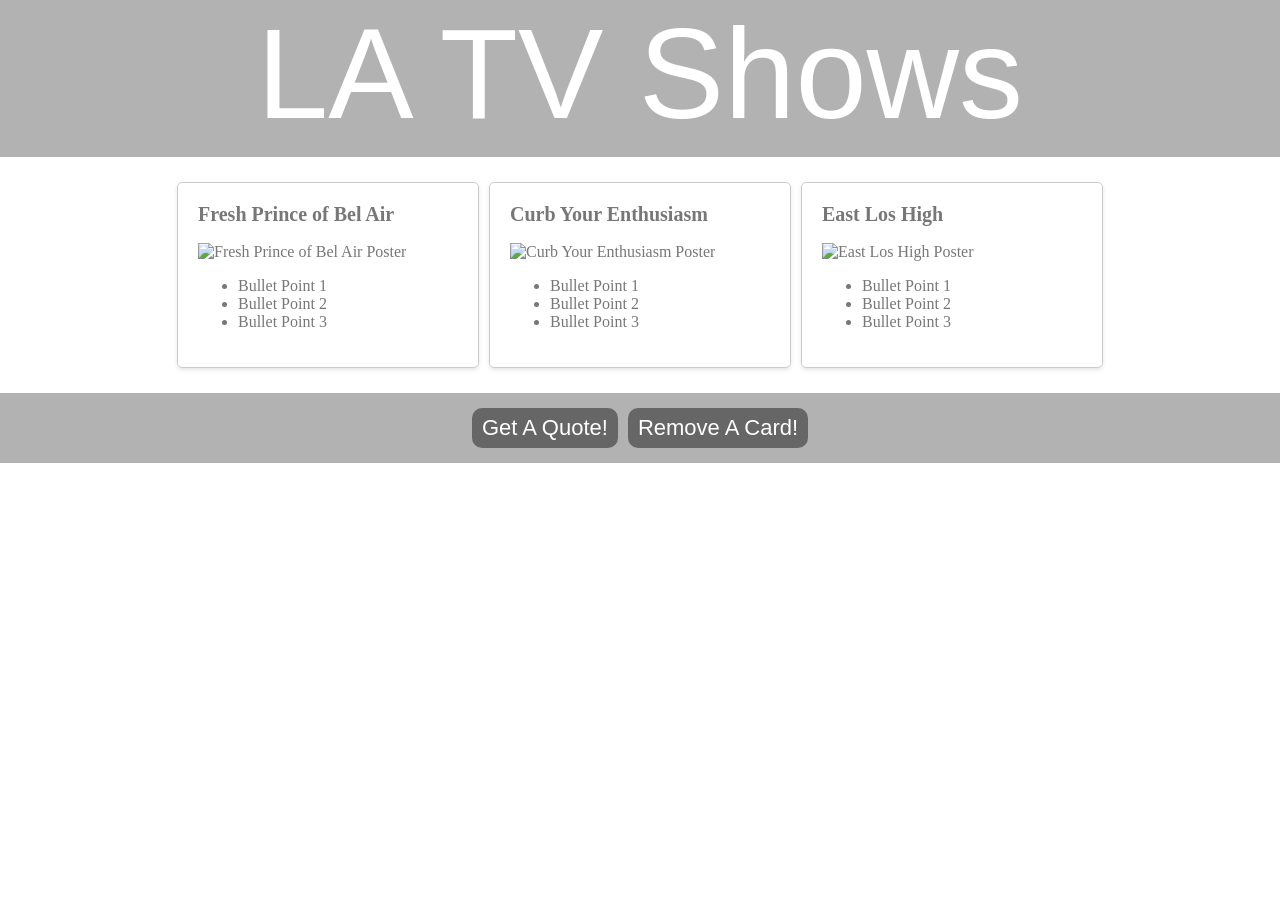
==== index.html @ 1f38787b "Initial commit" ====
<!doctype html>
<html>
  <head>
    <title>LA TV Shows | Home</title>
    <meta name="description" content="A Catalog of Shows Set in Los Angeles" />
    <link rel="stylesheet" href="style.css" />
    <script type="text/javascript" src="scripts.js"></script>
  </head>

  <body>
    <header class="main-header">
      <h1 class="title">LA TV Shows</h1>
    </header>
    <div id="card-container"></div>
    <div class="card" style="display: none">
      <div class="card-content">
        <h2>TV Show Title</h2>
        <img src="" alt="TV Show Poster" />
        <ul>
          <li>Bullet Point 1</li>
          <li>Bullet Point 2</li>
          <li>Bullet Point 3</li>
        </ul>
      </div>
    </div>
    <div class="footer">
      <button onclick="quoteAlert()">Get A Quote!</button>
      <button onclick="removeLastCard()">Remove A Card!</button>
    </div>
  </body>
</html>
---- style.css ----
html,
body {
  margin: 0;
  padding: 0;
}

.main-header {
  background-color: rgba(0, 0, 0, 0.3);
  padding-bottom: 10px;
}

.title {
  text-align: center;
  margin: 0;
  font-size: 8em;
  font-family: "Helvetica";
  font-weight: normal;
  color: white;
}

#card-container {
  display: flex;
  justify-content: center;
  margin: 20px;
}

.card {
  width: 300px;
  border: 1px solid #ccc;
  border-radius: 5px;
  box-shadow: 0 2px 4px rgba(0, 0, 0, 0.1);
  margin: 5px;
}

.card-content {
  padding: 20px;
  font-family: "Verdana";
  color: #777;
}

.card-content h2 {
  margin-top: 0;
  font-size: 20px;
}

.card img {
  width: 100%;
  height: auto;
}

.footer {
  display: flex;
  justify-content: center;
  background-color: rgba(0, 0, 0, 0.3);
  padding: 10px;
}

button {
  text-align: center;
  background-color: #666;
  border: none;
  padding-left: 10px;
  padding-right: 10px;
  height: 40px;
  border-radius: 10px;
  color: white;
  font-size: 22px;
  cursor: pointer;
  margin: 5px;
}
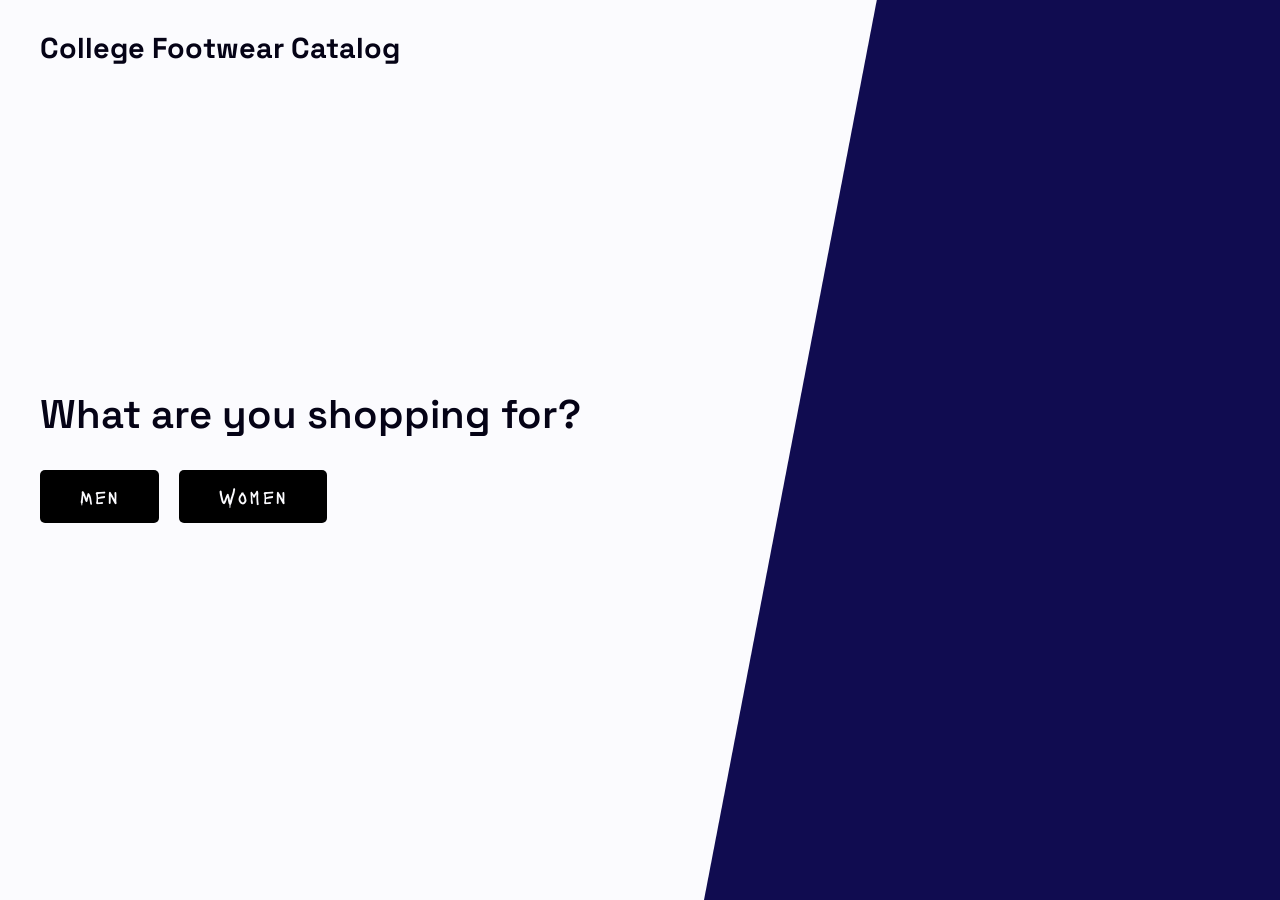
==== commit de9bb351: "Come up with basic layout and fonts and colour pallet, just seen how the layout kinda looks like" ====
--- a/index.html
+++ b/index.html
@@ -1,31 +1,41 @@
-<!doctype html>
-<html>
-  <head>
-    <title>LA TV Shows | Home</title>
-    <meta name="description" content="A Catalog of Shows Set in Los Angeles" />
-    <link rel="stylesheet" href="style.css" />
-    <script type="text/javascript" src="scripts.js"></script>
-  </head>
+<!DOCTYPE html>
+<html lang="en">
+<head>
+  <meta charset="UTF-8" />
+  <meta name="viewport" content="width=device-width, initial-scale=1.0"/>
+  <title>College Footwear Catalog</title>
 
-  <body>
-    <header class="main-header">
-      <h1 class="title">LA TV Shows</h1>
+  <!-- Space Grotesk font -->
+  <link rel="preconnect" href="https://fonts.googleapis.com">
+  <link rel="preconnect" href="https://fonts.gstatic.com" crossorigin>
+  <link href="https://fonts.googleapis.com/css2?family=Space+Grotesk:wght@300..700&display=swap" rel="stylesheet">
+
+  <!-- Lacquer font -->
+  <link href="https://fonts.googleapis.com/css2?family=Lacquer&display=swap" rel="stylesheet">
+
+  <link rel="stylesheet" href="style.css" />
+</head>
+
+<body>
+  <div class="page">
+
+    <!-- top left title -->
+    <header class="site-header">
+      <h1 class="site-title">College Footwear Catalog</h1>
     </header>
-    <div id="card-container"></div>
-    <div class="card" style="display: none">
-      <div class="card-content">
-        <h2>TV Show Title</h2>
-        <img src="" alt="TV Show Poster" />
-        <ul>
-          <li>Bullet Point 1</li>
-          <li>Bullet Point 2</li>
-          <li>Bullet Point 3</li>
-        </ul>
+
+    <!-- center content -->
+    <main class="hero">
+      <p class="hero-subtitle">What are you shopping for?</p>
+      <div class="gender-buttons">
+        <a href="men.html" class="gender-btn">Men</a>
+        <a href="women.html" class="gender-btn">Women</a>
       </div>
-    </div>
-    <div class="footer">
-      <button onclick="quoteAlert()">Get A Quote!</button>
-      <button onclick="removeLastCard()">Remove A Card!</button>
-    </div>
-  </body>
-</html>
+    </main>
+
+    <!-- blue diagonal triangle -->
+    <div class="blue-triangle"></div>
+
+  </div>
+</body>
+</html>
--- a/style.css
+++ b/style.css
@@ -1,70 +1,96 @@
-html,
-body {
+:root {
+  --text: #050316;
+  --background: #fbfbfe;
+  --primary: #100c50;
+  --secondary: #61a8fa;
+  --accent: #000000;
+}
+
+* {
   margin: 0;
   padding: 0;
+  box-sizing: border-box;
 }
 
-.main-header {
-  background-color: rgba(0, 0, 0, 0.3);
-  padding-bottom: 10px;
+body {
+  background-color: var(--background);
+  font-family: "Lacquer", system-ui;
+  color: var(--text);
+  min-height: 100vh;
+  overflow: hidden;
 }
 
-.title {
-  text-align: center;
-  margin: 0;
-  font-size: 8em;
-  font-family: "Helvetica";
-  font-weight: normal;
-  color: white;
+/* full page wrapper */
+.page {
+  position: relative;
+  min-height: 100vh;
+  overflow: hidden;
 }
 
-#card-container {
-  display: flex;
-  justify-content: center;
-  margin: 20px;
+/* diagonal blue triangle on the right */
+.blue-triangle {
+  position: fixed;
+  top: 0;
+  right: 0;
+  width: 45%;
+  height: 100vh;
+  background-color: var(--primary);
+  clip-path: polygon(30% 0%, 100% 0%, 100% 100%, 0% 100%);
+  z-index: 0;
 }
 
-.card {
-  width: 300px;
-  border: 1px solid #ccc;
-  border-radius: 5px;
-  box-shadow: 0 2px 4px rgba(0, 0, 0, 0.1);
-  margin: 5px;
+/* header top left */
+.site-header {
+  position: relative;
+  z-index: 1;
+  padding: 30px 40px;
 }
 
-.card-content {
-  padding: 20px;
-  font-family: "Verdana";
-  color: #777;
+.site-title {
+  font-family: "Space Grotesk", sans-serif;
+  font-weight: 700;
+  font-size: 1.8rem;
+  color: var(--text);
 }
 
-.card-content h2 {
-  margin-top: 0;
-  font-size: 20px;
+/* center content */
+.hero {
+  position: relative;
+  z-index: 1;
+  display: flex;
+  flex-direction: column;
+  align-items: flex-start;
+  justify-content: center;
+  min-height: 80vh;
+  padding-left: 40px;
+  gap: 30px;
 }
 
-.card img {
-  width: 100%;
-  height: auto;
+.hero-subtitle {
+  font-family: "Space Grotesk", sans-serif;
+  font-size: 2.5rem;
+  font-weight: 600;
+  color: var(--text);
 }
 
-.footer {
+/* men / women buttons */
+.gender-buttons {
   display: flex;
-  justify-content: center;
-  background-color: rgba(0, 0, 0, 0.3);
-  padding: 10px;
+  gap: 20px;
 }
 
-button {
-  text-align: center;
-  background-color: #666;
-  border: none;
-  padding-left: 10px;
-  padding-right: 10px;
-  height: 40px;
-  border-radius: 10px;
-  color: white;
-  font-size: 22px;
-  cursor: pointer;
-  margin: 5px;
+.gender-btn {
+  font-family: "Lacquer", system-ui;
+  font-size: 1.2rem;
+  color: var(--background);
+  background-color: var(--accent);
+  padding: 15px 40px;
+  border-radius: 5px;
+  text-decoration: none;
+  letter-spacing: 2px;
+  transition: background-color 0.2s;
 }
+
+.gender-btn:hover {
+  background-color: var(--primary);
+}
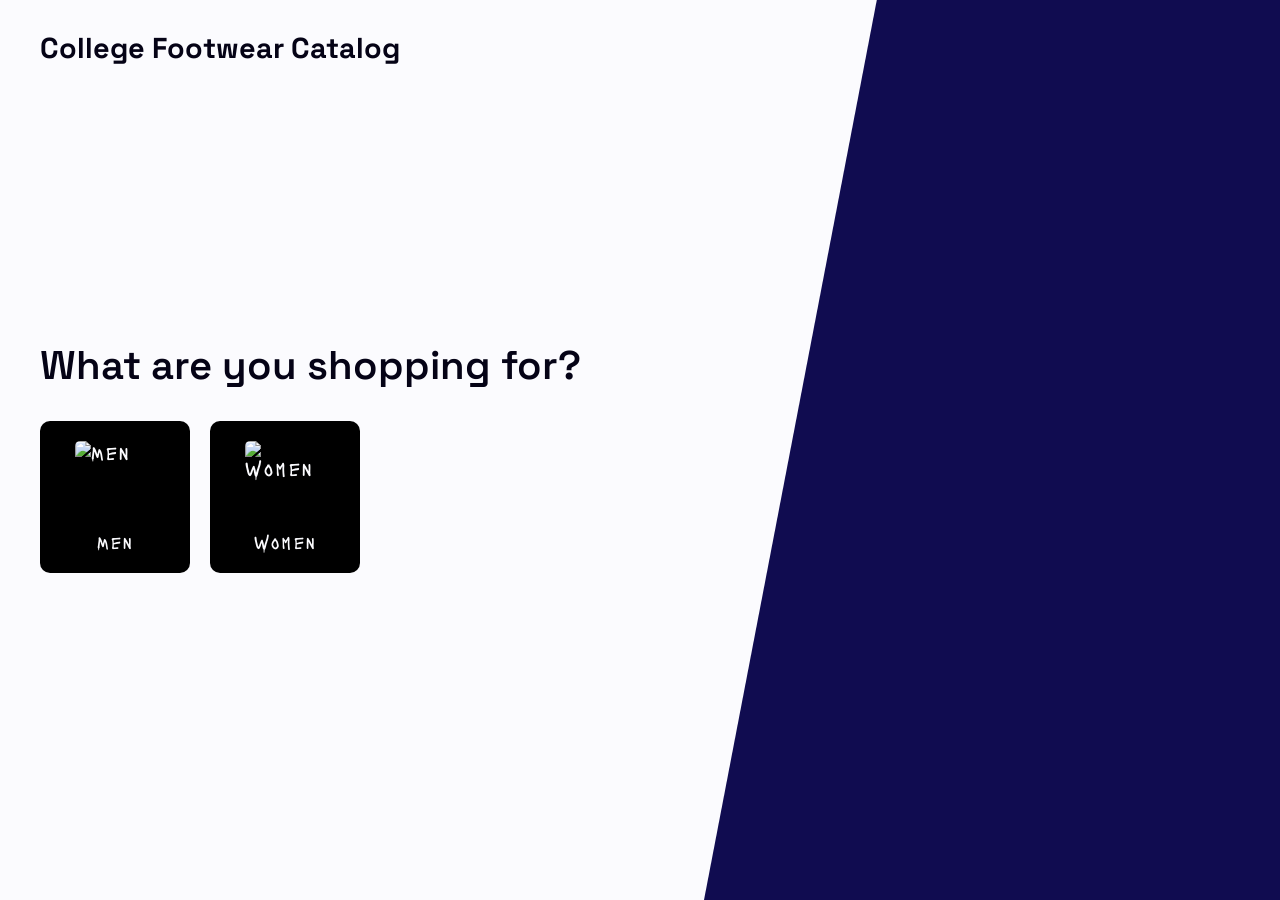
==== commit 0be229b9: "Add men.html catalog page with control bar, card grid layout, season and category filters, edit mode" ====
--- a/index.html
+++ b/index.html
@@ -16,24 +16,27 @@
   <link rel="stylesheet" href="style.css" />
 </head>
 
-<body>
+<body class="index-page">
   <div class="page">
 
-    <!-- top left title -->
     <header class="site-header">
       <h1 class="site-title">College Footwear Catalog</h1>
     </header>
 
-    <!-- center content -->
     <main class="hero">
       <p class="hero-subtitle">What are you shopping for?</p>
       <div class="gender-buttons">
-        <a href="men.html" class="gender-btn">Men</a>
-        <a href="women.html" class="gender-btn">Women</a>
+        <a href="men.html" class="gender-btn">
+          <img src="https://img.freepik.com/premium-vector/male-gender-symbol-vector-icon-white-background-male-symbol-illustration-design_1180104-202.jpg?semt=ais_hybrid&w=740&q=80" alt="Men" />
+          <span>Men</span>
+        </a>
+        <a href="women.html" class="gender-btn">
+          <img src="https://img.freepik.com/premium-vector/female-symbol-with-free-vector-customisable-international-womens-day-logo_1271330-1447.jpg?semt=ais_hybrid&w=740&q=80" alt="Women" />
+          <span>Women</span>
+        </a>
       </div>
     </main>
 
-    <!-- blue diagonal triangle -->
     <div class="blue-triangle"></div>
 
   </div>
--- a/style.css
+++ b/style.css
@@ -20,14 +20,12 @@
   overflow: hidden;
 }
 
-/* full page wrapper */
 .page {
   position: relative;
   min-height: 100vh;
   overflow: hidden;
 }
 
-/* diagonal blue triangle on the right */
 .blue-triangle {
   position: fixed;
   top: 0;
@@ -39,7 +37,6 @@
   z-index: 0;
 }
 
-/* header top left */
 .site-header {
   position: relative;
   z-index: 1;
@@ -53,7 +50,6 @@
   color: var(--text);
 }
 
-/* center content */
 .hero {
   position: relative;
   z-index: 1;
@@ -73,7 +69,6 @@
   color: var(--text);
 }
 
-/* men / women buttons */
 .gender-buttons {
   display: flex;
   gap: 20px;
@@ -84,13 +79,229 @@
   font-size: 1.2rem;
   color: var(--background);
   background-color: var(--accent);
+  padding: 20px;
+  border-radius: 10px;
+  text-decoration: none;
+  letter-spacing: 2px;
+  display: flex;
+  flex-direction: column;
+  align-items: center;
+  gap: 10px;
+  width: 150px;
+  transition: background-color 0.2s;
+}
+
+.gender-btn img {
+  width: 80px;
+  height: 80px;
+  object-fit: contain;
+  border-radius: 5px;
+}
+
+.gender-btn span {
+  font-size: 1.1rem;
+  letter-spacing: 2px;
+}
+
+.gender-btn:hover {
+  background-color: var(--primary);
+}
+
+
+/* ── MEN PAGE ── */
+.men-page {
+  background-color: #e5e4c8;
+  --text: #170c18;
+  --background: #e5e4c8;
+  --primary: #0c4b30;
+  --secondary: #121259;
+  --accent: #000000;
+  min-height: 100vh;
+  overflow: auto;
+}
+
+.men-header {
+  background-color: var(--primary);
+  padding: 25px 40px;
+  display: flex;
+  align-items: center;
+  gap: 30px;
+}
+
+.men-title {
+  font-family: "Space Grotesk", sans-serif;
+  font-weight: 700;
+  font-size: 1.8rem;
+  color: #e5e4c8;
+}
+
+.back-btn {
+  font-family: "Lacquer", system-ui;
+  color: #e5e4c8;
+  text-decoration: none;
+  font-size: 1rem;
+  letter-spacing: 1px;
+}
+
+.back-btn:hover {
+  color: var(--secondary);
+}
+
+/* control bar */
+.control-bar {
+  display: flex;
+  align-items: center;
+  gap: 20px;
   padding: 15px 40px;
+  background-color: var(--accent);
+}
+
+.control-item {
+  display: flex;
+  align-items: center;
+  gap: 8px;
+  color: #e5e4c8;
+  font-family: "Cinzel", serif;
+}
+
+.control-item .material-symbols-outlined {
+  color: #e5e4c8;
+  font-size: 1.3rem;
+}
+
+.control-select {
+  font-family: "Cinzel", serif;
+  font-size: 0.95rem;
+  background-color: transparent;
+  color: #e5e4c8;
+  border: 1px solid #e5e4c8;
+  border-radius: 5px;
+  padding: 6px 12px;
+  cursor: pointer;
+  outline: none;
+}
+
+.control-select option {
+  background-color: var(--accent);
+  color: #e5e4c8;
+}
+
+.edit-btn {
+  margin-left: auto;
+  display: flex;
+  align-items: center;
+  gap: 6px;
+  font-family: "Cinzel", serif;
+  font-size: 0.95rem;
+  background-color: var(--primary);
+  color: #e5e4c8;
+  border: none;
+  border-radius: 5px;
+  padding: 8px 18px;
+  cursor: pointer;
+  transition: background-color 0.2s;
+}
+
+.edit-btn:hover {
+  background-color: var(--secondary);
+}
+
+/* card grid */
+.card-grid {
+  display: grid;
+  grid-template-columns: repeat(3, 1fr);
+  gap: 20px;
+  padding: 30px 40px;
+}
+
+/* individual card */
+.card {
+  position: relative;
+  background-color: rgba(255, 255, 255, 0.3);
+  border: 1px solid rgba(0, 0, 0, 0.1);
+  border-radius: 12px;
+  backdrop-filter: blur(4px);
+  overflow: hidden;
+  transition: transform 0.2s;
+}
+
+.card:hover {
+  transform: translateY(-4px);
+}
+
+.card-img {
+  width: 100%;
+  height: 200px;
+  object-fit: contain;
+  padding: 15px;
+  background-color: rgba(255,255,255,0.5);
+}
+
+.card-info {
+  padding: 12px 15px;
+}
+
+.card-name {
+  font-family: "Space Grotesk", sans-serif;
+  font-size: 1rem;
+  font-weight: 600;
+  color: var(--text);
+  margin-bottom: 10px;
+}
+
+.card-footer {
+  display: flex;
+  justify-content: space-between;
+  align-items: center;
+}
+
+.card-season {
+  font-family: "Cinzel", serif;
+  font-size: 0.8rem;
+  color: var(--primary);
+  font-weight: 600;
+}
+
+.card-buy {
+  font-family: "Cinzel", serif;
+  font-size: 0.85rem;
+  color: #e5e4c8;
+  background-color: var(--primary);
+  padding: 5px 12px;
   border-radius: 5px;
   text-decoration: none;
-  letter-spacing: 2px;
-  transition: background-color 0.2s;
-}
-
-.gender-btn:hover {
-  background-color: var(--primary);
+}
+
+.card-buy:hover {
+  background-color: var(--secondary);
+}
+
+/* delete button */
+.delete-btn {
+  position: absolute;
+  top: 8px;
+  right: 8px;
+  background-color: rgba(0,0,0,0.6);
+  border: none;
+  border-radius: 50%;
+  width: 28px;
+  height: 28px;
+  display: flex;
+  align-items: center;
+  justify-content: center;
+  cursor: pointer;
+  color: white;
+}
+
+.delete-btn .material-symbols-outlined {
+  font-size: 1rem;
+}
+
+/* empty message */
+.empty-message {
+  font-family: "Space Grotesk", sans-serif;
+  font-size: 1.5rem;
+  color: var(--text);
+  text-align: center;
+  margin-top: 80px;
 }
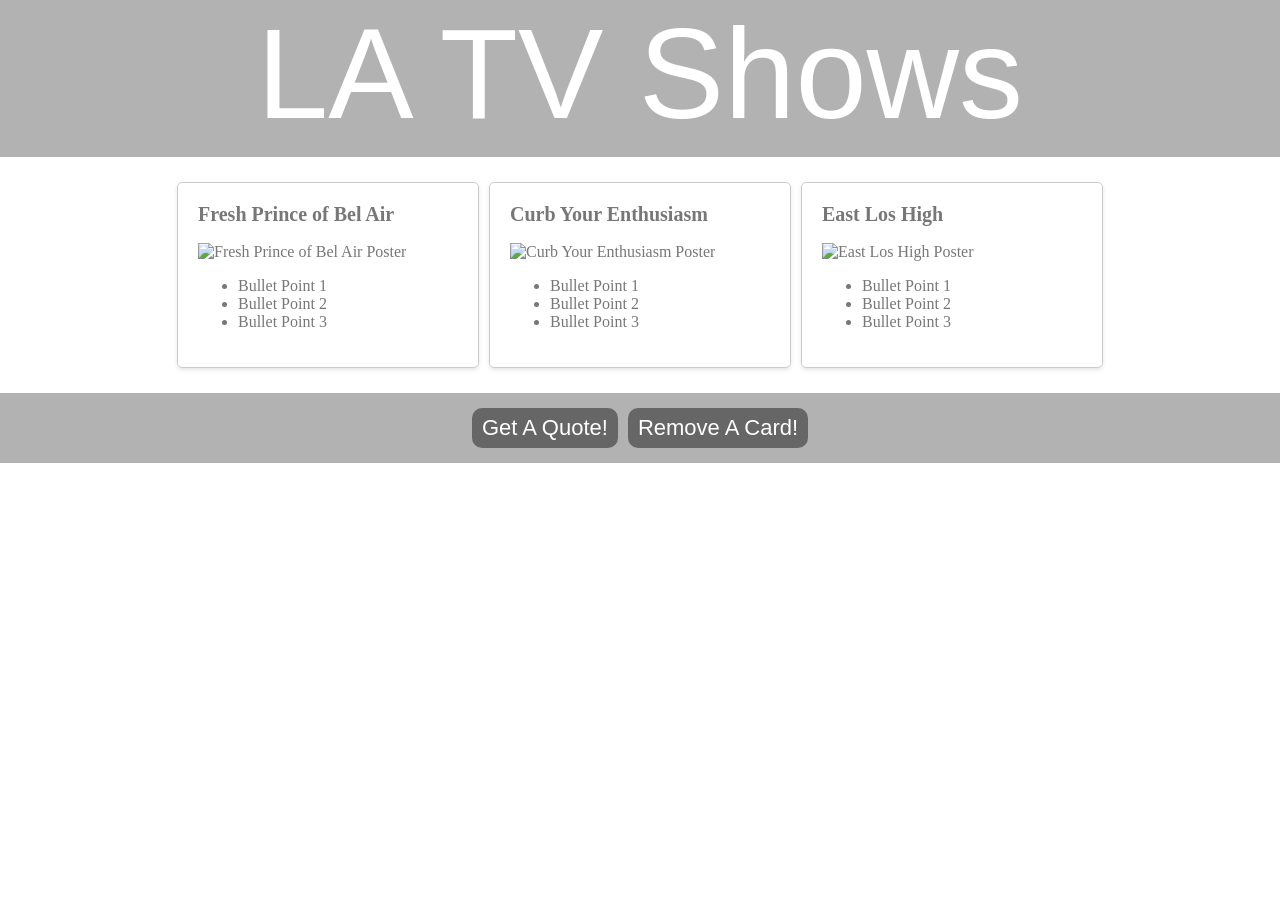
==== commit 08653f59: "discarded previous idea, Starting fresh ,Here we go again" ====
--- a/index.html
+++ b/index.html
@@ -1,44 +1,31 @@
 <!DOCTYPE html>
-<html lang="en">
-<head>
-  <meta charset="UTF-8" />
-  <meta name="viewport" content="width=device-width, initial-scale=1.0"/>
-  <title>College Footwear Catalog</title>
+<html>
+  <head>
+    <title>LA TV Shows | Home</title>
+    <meta name="description" content="A Catalog of Shows Set in Los Angeles" />
+    <link rel="stylesheet" href="style.css" />
+    <script type="text/javascript" src="scripts.js"></script>
+  </head>
 
-  <!-- Space Grotesk font -->
-  <link rel="preconnect" href="https://fonts.googleapis.com">
-  <link rel="preconnect" href="https://fonts.gstatic.com" crossorigin>
-  <link href="https://fonts.googleapis.com/css2?family=Space+Grotesk:wght@300..700&display=swap" rel="stylesheet">
-
-  <!-- Lacquer font -->
-  <link href="https://fonts.googleapis.com/css2?family=Lacquer&display=swap" rel="stylesheet">
-
-  <link rel="stylesheet" href="style.css" />
-</head>
-
-<body class="index-page">
-  <div class="page">
-
-    <header class="site-header">
-      <h1 class="site-title">College Footwear Catalog</h1>
+  <body>
+    <header class="main-header">
+      <h1 class="title">LA TV Shows</h1>
     </header>
-
-    <main class="hero">
-      <p class="hero-subtitle">What are you shopping for?</p>
-      <div class="gender-buttons">
-        <a href="men.html" class="gender-btn">
-          <img src="https://img.freepik.com/premium-vector/male-gender-symbol-vector-icon-white-background-male-symbol-illustration-design_1180104-202.jpg?semt=ais_hybrid&w=740&q=80" alt="Men" />
-          <span>Men</span>
-        </a>
-        <a href="women.html" class="gender-btn">
-          <img src="https://img.freepik.com/premium-vector/female-symbol-with-free-vector-customisable-international-womens-day-logo_1271330-1447.jpg?semt=ais_hybrid&w=740&q=80" alt="Women" />
-          <span>Women</span>
-        </a>
+    <div id="card-container"></div>
+    <div class="card" style="display: none">
+      <div class="card-content">
+        <h2>TV Show Title</h2>
+        <img src="" alt="TV Show Poster" />
+        <ul>
+          <li>Bullet Point 1</li>
+          <li>Bullet Point 2</li>
+          <li>Bullet Point 3</li>
+        </ul>
       </div>
-    </main>
-
-    <div class="blue-triangle"></div>
-
-  </div>
-</body>
+    </div>
+    <div class="footer">
+      <button onclick="quoteAlert()">Get A Quote!</button>
+      <button onclick="removeLastCard()">Remove A Card!</button>
+    </div>
+  </body>
 </html>
--- a/style.css
+++ b/style.css
@@ -1,307 +1,70 @@
-:root {
-  --text: #050316;
-  --background: #fbfbfe;
-  --primary: #100c50;
-  --secondary: #61a8fa;
-  --accent: #000000;
+html,
+body {
+  margin: 0;
+  padding: 0;
 }
 
-* {
-  margin: 0;
-  padding: 0;
-  box-sizing: border-box;
+.main-header {
+  background-color: rgba(0, 0, 0, 0.3);
+  padding-bottom: 10px;
 }
 
-body {
-  background-color: var(--background);
-  font-family: "Lacquer", system-ui;
-  color: var(--text);
-  min-height: 100vh;
-  overflow: hidden;
-}
-
-.page {
-  position: relative;
-  min-height: 100vh;
-  overflow: hidden;
-}
-
-.blue-triangle {
-  position: fixed;
-  top: 0;
-  right: 0;
-  width: 45%;
-  height: 100vh;
-  background-color: var(--primary);
-  clip-path: polygon(30% 0%, 100% 0%, 100% 100%, 0% 100%);
-  z-index: 0;
-}
-
-.site-header {
-  position: relative;
-  z-index: 1;
-  padding: 30px 40px;
-}
-
-.site-title {
-  font-family: "Space Grotesk", sans-serif;
-  font-weight: 700;
-  font-size: 1.8rem;
-  color: var(--text);
-}
-
-.hero {
-  position: relative;
-  z-index: 1;
-  display: flex;
-  flex-direction: column;
-  align-items: flex-start;
-  justify-content: center;
-  min-height: 80vh;
-  padding-left: 40px;
-  gap: 30px;
-}
-
-.hero-subtitle {
-  font-family: "Space Grotesk", sans-serif;
-  font-size: 2.5rem;
-  font-weight: 600;
-  color: var(--text);
-}
-
-.gender-buttons {
-  display: flex;
-  gap: 20px;
-}
-
-.gender-btn {
-  font-family: "Lacquer", system-ui;
-  font-size: 1.2rem;
-  color: var(--background);
-  background-color: var(--accent);
-  padding: 20px;
-  border-radius: 10px;
-  text-decoration: none;
-  letter-spacing: 2px;
-  display: flex;
-  flex-direction: column;
-  align-items: center;
-  gap: 10px;
-  width: 150px;
-  transition: background-color 0.2s;
-}
-
-.gender-btn img {
-  width: 80px;
-  height: 80px;
-  object-fit: contain;
-  border-radius: 5px;
-}
-
-.gender-btn span {
-  font-size: 1.1rem;
-  letter-spacing: 2px;
-}
-
-.gender-btn:hover {
-  background-color: var(--primary);
-}
-
-
-/* ── MEN PAGE ── */
-.men-page {
-  background-color: #e5e4c8;
-  --text: #170c18;
-  --background: #e5e4c8;
-  --primary: #0c4b30;
-  --secondary: #121259;
-  --accent: #000000;
-  min-height: 100vh;
-  overflow: auto;
-}
-
-.men-header {
-  background-color: var(--primary);
-  padding: 25px 40px;
-  display: flex;
-  align-items: center;
-  gap: 30px;
-}
-
-.men-title {
-  font-family: "Space Grotesk", sans-serif;
-  font-weight: 700;
-  font-size: 1.8rem;
-  color: #e5e4c8;
-}
-
-.back-btn {
-  font-family: "Lacquer", system-ui;
-  color: #e5e4c8;
-  text-decoration: none;
-  font-size: 1rem;
-  letter-spacing: 1px;
-}
-
-.back-btn:hover {
-  color: var(--secondary);
-}
-
-/* control bar */
-.control-bar {
-  display: flex;
-  align-items: center;
-  gap: 20px;
-  padding: 15px 40px;
-  background-color: var(--accent);
-}
-
-.control-item {
-  display: flex;
-  align-items: center;
-  gap: 8px;
-  color: #e5e4c8;
-  font-family: "Cinzel", serif;
-}
-
-.control-item .material-symbols-outlined {
-  color: #e5e4c8;
-  font-size: 1.3rem;
-}
-
-.control-select {
-  font-family: "Cinzel", serif;
-  font-size: 0.95rem;
-  background-color: transparent;
-  color: #e5e4c8;
-  border: 1px solid #e5e4c8;
-  border-radius: 5px;
-  padding: 6px 12px;
-  cursor: pointer;
-  outline: none;
-}
-
-.control-select option {
-  background-color: var(--accent);
-  color: #e5e4c8;
-}
-
-.edit-btn {
-  margin-left: auto;
-  display: flex;
-  align-items: center;
-  gap: 6px;
-  font-family: "Cinzel", serif;
-  font-size: 0.95rem;
-  background-color: var(--primary);
-  color: #e5e4c8;
-  border: none;
-  border-radius: 5px;
-  padding: 8px 18px;
-  cursor: pointer;
-  transition: background-color 0.2s;
-}
-
-.edit-btn:hover {
-  background-color: var(--secondary);
-}
-
-/* card grid */
-.card-grid {
-  display: grid;
-  grid-template-columns: repeat(3, 1fr);
-  gap: 20px;
-  padding: 30px 40px;
-}
-
-/* individual card */
-.card {
-  position: relative;
-  background-color: rgba(255, 255, 255, 0.3);
-  border: 1px solid rgba(0, 0, 0, 0.1);
-  border-radius: 12px;
-  backdrop-filter: blur(4px);
-  overflow: hidden;
-  transition: transform 0.2s;
-}
-
-.card:hover {
-  transform: translateY(-4px);
-}
-
-.card-img {
-  width: 100%;
-  height: 200px;
-  object-fit: contain;
-  padding: 15px;
-  background-color: rgba(255,255,255,0.5);
-}
-
-.card-info {
-  padding: 12px 15px;
-}
-
-.card-name {
-  font-family: "Space Grotesk", sans-serif;
-  font-size: 1rem;
-  font-weight: 600;
-  color: var(--text);
-  margin-bottom: 10px;
-}
-
-.card-footer {
-  display: flex;
-  justify-content: space-between;
-  align-items: center;
-}
-
-.card-season {
-  font-family: "Cinzel", serif;
-  font-size: 0.8rem;
-  color: var(--primary);
-  font-weight: 600;
-}
-
-.card-buy {
-  font-family: "Cinzel", serif;
-  font-size: 0.85rem;
-  color: #e5e4c8;
-  background-color: var(--primary);
-  padding: 5px 12px;
-  border-radius: 5px;
-  text-decoration: none;
-}
-
-.card-buy:hover {
-  background-color: var(--secondary);
-}
-
-/* delete button */
-.delete-btn {
-  position: absolute;
-  top: 8px;
-  right: 8px;
-  background-color: rgba(0,0,0,0.6);
-  border: none;
-  border-radius: 50%;
-  width: 28px;
-  height: 28px;
-  display: flex;
-  align-items: center;
-  justify-content: center;
-  cursor: pointer;
+.title {
+  text-align: center;
+  margin: 0;
+  font-size: 8em;
+  font-family: "Helvetica";
+  font-weight: normal;
   color: white;
 }
 
-.delete-btn .material-symbols-outlined {
-  font-size: 1rem;
+#card-container {
+  display: flex;
+  justify-content: center;
+  margin: 20px;
 }
 
-/* empty message */
-.empty-message {
-  font-family: "Space Grotesk", sans-serif;
-  font-size: 1.5rem;
-  color: var(--text);
+.card {
+  width: 300px;
+  border: 1px solid #ccc;
+  border-radius: 5px;
+  box-shadow: 0 2px 4px rgba(0, 0, 0, 0.1);
+  margin: 5px;
+}
+
+.card-content {
+  padding: 20px;
+  font-family: "Verdana";
+  color: #777;
+}
+
+.card-content h2 {
+  margin-top: 0;
+  font-size: 20px;
+}
+
+.card img {
+  width: 100%;
+  height: auto;
+}
+
+.footer {
+  display: flex;
+  justify-content: center;
+  background-color: rgba(0, 0, 0, 0.3);
+  padding: 10px;
+}
+
+button {
   text-align: center;
-  margin-top: 80px;
+  background-color: #666;
+  border: none;
+  padding-left: 10px;
+  padding-right: 10px;
+  height: 40px;
+  border-radius: 10px;
+  color: white;
+  font-size: 22px;
+  cursor: pointer;
+  margin: 5px;
 }
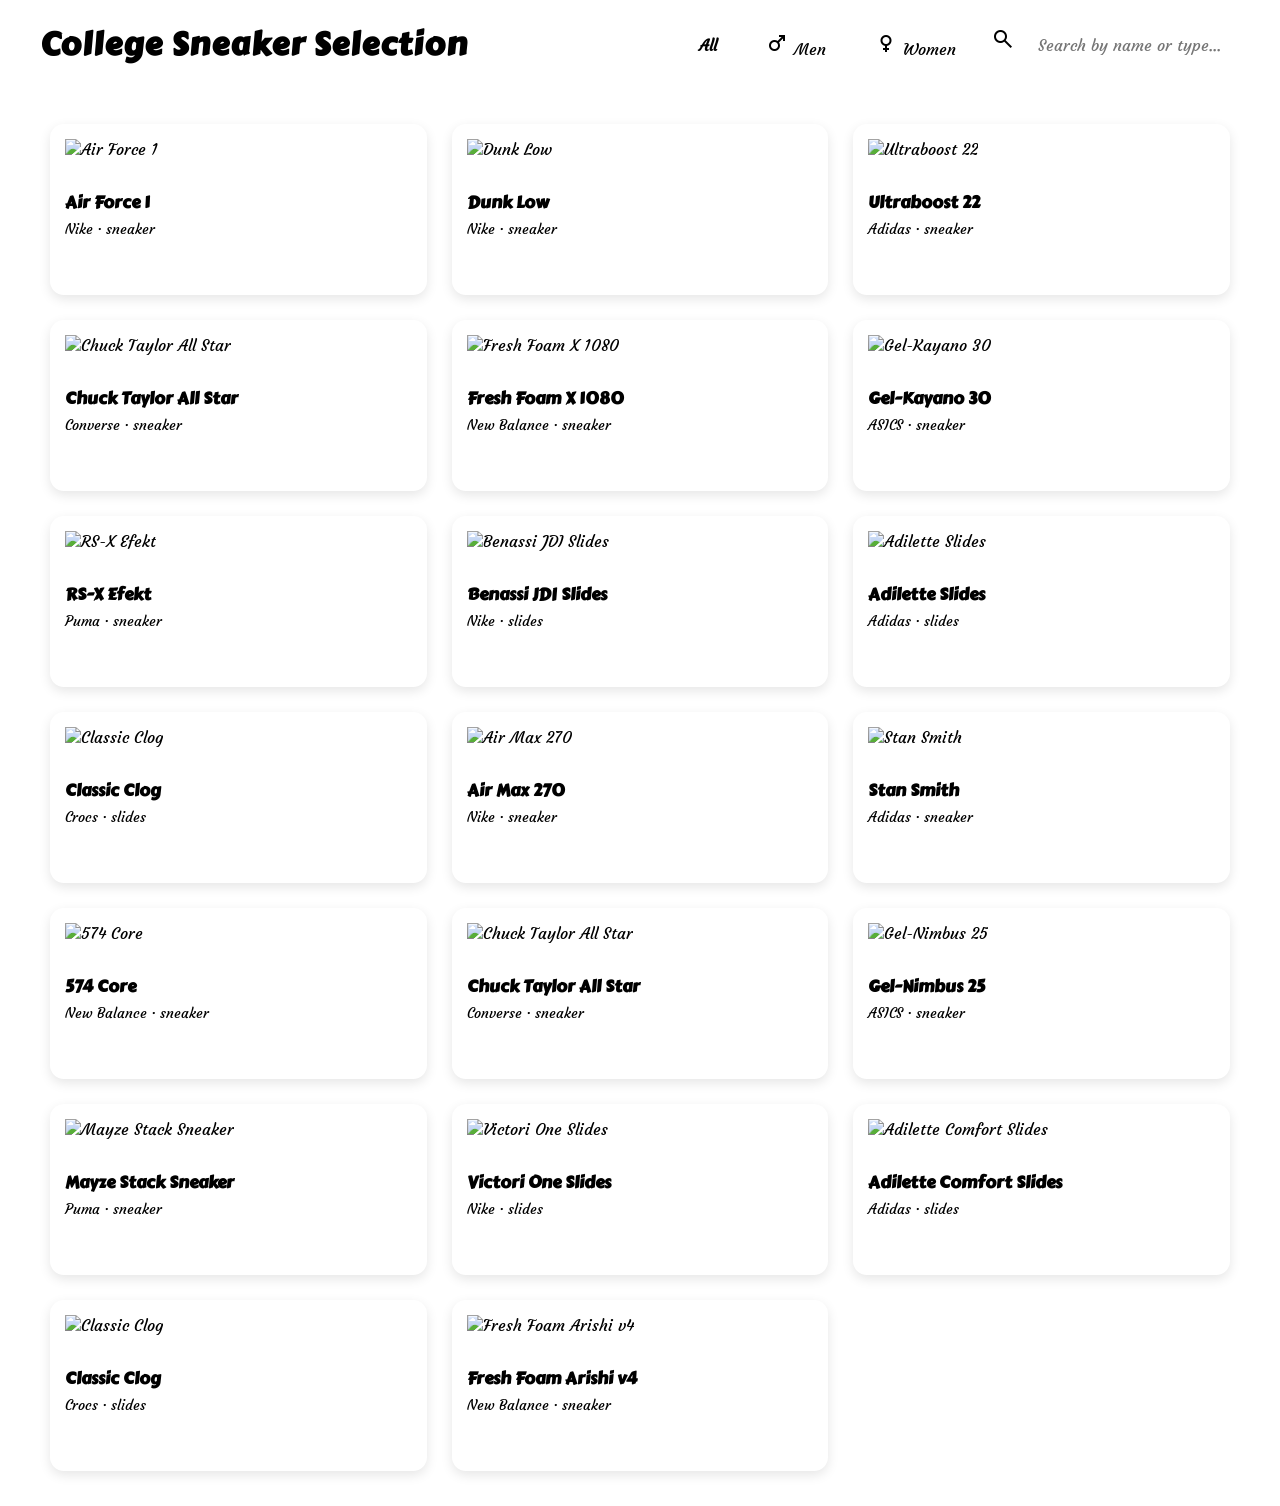
==== commit 3ff965e2: "final changes made and changes the whole idea and focused more on js file than the html and css" ====
--- a/index.html
+++ b/index.html
@@ -1,31 +1,94 @@
 <!DOCTYPE html>
-<html>
-  <head>
-    <title>LA TV Shows | Home</title>
-    <meta name="description" content="A Catalog of Shows Set in Los Angeles" />
-    <link rel="stylesheet" href="style.css" />
-    <script type="text/javascript" src="scripts.js"></script>
-  </head>
+<html lang="en" data-theme="light">
+<head>
+  <meta charset="UTF-8" />
+  <meta name="viewport" content="width=device-width, initial-scale=1.0"/>
+  <title>College Sneaker Selection</title>
 
-  <body>
-    <header class="main-header">
-      <h1 class="title">LA TV Shows</h1>
-    </header>
-    <div id="card-container"></div>
-    <div class="card" style="display: none">
-      <div class="card-content">
-        <h2>TV Show Title</h2>
-        <img src="" alt="TV Show Poster" />
-        <ul>
-          <li>Bullet Point 1</li>
-          <li>Bullet Point 2</li>
-          <li>Bullet Point 3</li>
-        </ul>
+  <!-- Carter One -->
+  <link rel="preconnect" href="https://fonts.googleapis.com">
+  <link rel="preconnect" href="https://fonts.gstatic.com" crossorigin>
+  <link href="https://fonts.googleapis.com/css2?family=Carter+One&display=swap" rel="stylesheet">
+
+  <!-- Courgette -->
+  <link href="https://fonts.googleapis.com/css2?family=Courgette&display=swap" rel="stylesheet">
+
+  <!-- Material Symbols (all icons in one link) -->
+  <link rel="stylesheet" href="https://fonts.googleapis.com/css2?family=Material+Symbols+Outlined:opsz,wght,FILL,GRAD@20..48,100..700,0..1,-50..200&icon_names=male,female,search" />
+
+  <style>
+    .material-symbols-outlined {
+      font-variation-settings:
+      'FILL' 0,
+      'wght' 400,
+      'GRAD' 0,
+      'opsz' 24
+    }
+  </style>
+
+  <link rel="stylesheet" href="style.css" />
+</head>
+
+<body>
+
+  <!-- background shapes -->
+  <div class="shape triangle-1"></div>
+  <div class="shape rectangle-1"></div>
+  <div class="shape triangle-2"></div>
+  <div class="shape rectangle-2"></div>
+
+  <!-- header -->
+  <header class="main-header">
+    <h1 class="title">College Sneaker Selection</h1>
+
+    <div class="controls">
+
+      <!-- gender toggle buttons -->
+      <div class="gender-btns">
+        <button class="gender-btn active" id="btnAll" onclick="filterGender('all')">All</button>
+        <button class="gender-btn" id="btnMen" onclick="filterGender('men')">
+          <span class="material-symbols-outlined">male</span>
+          Men
+        </button>
+        <button class="gender-btn" id="btnWomen" onclick="filterGender('women')">
+          <span class="material-symbols-outlined">female</span>
+          Women
+        </button>
       </div>
+
+      <!-- search bar -->
+      <div class="search-wrapper">
+        <span class="material-symbols-outlined search-icon">search</span>
+        <input
+          type="text"
+          id="searchInput"
+          class="search-bar"
+          placeholder="Search by name or type..."
+          oninput="applyFilters()"
+        />
+      </div>
+
     </div>
-    <div class="footer">
-      <button onclick="quoteAlert()">Get A Quote!</button>
-      <button onclick="removeLastCard()">Remove A Card!</button>
+  </header>
+
+  <!-- card grid -->
+  <div id="card-container" class="card-container"></div>
+
+  <!-- empty message -->
+  <div id="empty-message" class="empty-message" style="display:none;">
+    No sneakers found.
+  </div>
+
+  <!-- hidden template card -->
+  <div class="card" style="display:none;">
+    <img src="" alt="" class="card-img"/>
+    <div class="card-info">
+      <h2 class="card-name"></h2>
+      <p class="card-meta"></p>
+      <a href="#" class="card-buy" target="_blank">Buy Here</a>
     </div>
-  </body>
+  </div>
+
+  <script src="scripts.js"></script>
+</body>
 </html>
--- a/style.css
+++ b/style.css
@@ -1,70 +1,214 @@
-html,
-body {
+:root[data-theme="light"] {
+  --text: #000000;
+  --background: #eeefdf;
+  --primary: #083f63;
+  --secondary: #000000;
+  --accent: #ff3b3b;
+}
+
+* {
   margin: 0;
   padding: 0;
-}
-
+  box-sizing: border-box;
+}
+
+body {
+  background-color: var(--background-100);
+  font-family: "Courgette", cursive;
+  color: var(--text-900);
+  min-height: 100vh;
+  position: relative;
+  overflow-x: hidden;
+}
+
+/* background shapes */
+.shape {
+  position: fixed;
+  z-index: 0;
+  opacity: 0.12;
+}
+
+.triangle-1 {
+  width: 0;
+  height: 0;
+  border-left: 220px solid transparent;
+  border-right: 220px solid transparent;
+  border-bottom: 380px solid var(--primary-500);
+  top: -60px;
+  right: 80px;
+}
+
+.triangle-2 {
+  width: 0;
+  height: 0;
+  border-left: 160px solid transparent;
+  border-right: 160px solid transparent;
+  border-bottom: 280px solid var(--accent-500);
+  bottom: 40px;
+  left: 40px;
+}
+
+.rectangle-1 {
+  width: 180px;
+  height: 320px;
+  background-color: var(--primary-700);
+  top: 120px;
+  left: -40px;
+  border-radius: 10px;
+  transform: rotate(15deg);
+}
+
+.rectangle-2 {
+  width: 140px;
+  height: 240px;
+  background-color: var(--accent-500);
+  bottom: 60px;
+  right: -30px;
+  border-radius: 10px;
+  transform: rotate(-10deg);
+}
+
+/* header */
 .main-header {
-  background-color: rgba(0, 0, 0, 0.3);
-  padding-bottom: 10px;
+  position: relative;
+  z-index: 1;
+  background-color: var(--primary-700);
+  padding: 20px 40px;
+  display: flex;
+  align-items: center;
+  justify-content: space-between;
+  flex-wrap: wrap;
+  gap: 15px;
 }
 
 .title {
+  font-family: "Carter One", system-ui;
+  font-size: 2rem;
+  color: var(--background-50);
+  letter-spacing: 1px;
+}
+
+.controls {
+  display: flex;
+  align-items: center;
+  gap: 15px;
+  flex-wrap: wrap;
+}
+
+/* gender buttons */
+.gender-btns {
+  display: flex;
+  gap: 8px;
+}
+
+.gender-btn {
+  font-family: "Courgette", cursive;
+  font-size: 1rem;
+  padding: 8px 20px;
+  border: 2px solid var(--background-50);
+  border-radius: 25px;
+  background-color: transparent;
+  color: var(--background-50);
+  cursor: pointer;
+  transition: all 0.2s;
+}
+
+.gender-btn.active {
+  background-color: var(--background-50);
+  color: var(--primary-700);
+  font-weight: bold;
+}
+
+.gender-btn:hover {
+  background-color: var(--primary-500);
+  border-color: var(--primary-500);
+  color: white;
+}
+
+/* search bar */
+.search-bar {
+  font-family: "Courgette", cursive;
+  font-size: 1rem;
+  padding: 8px 18px;
+  border: none;
+  border-radius: 25px;
+  outline: none;
+  width: 220px;
+  background-color: var(--background-50);
+  color: var(--text-900);
+}
+
+/* card container */
+.card-container {
+  position: relative;
+  z-index: 1;
+  display: grid;
+  grid-template-columns: repeat(3, 1fr);
+  gap: 25px;
+  padding: 35px 50px;
+}
+
+/* card */
+.card {
+  background-color: var(--background-50);
+  border-radius: 14px;
+  overflow: hidden;
+  box-shadow: 0 4px 12px rgba(0,0,0,0.1);
+  transition: transform 0.2s;
+}
+
+.card:hover {
+  transform: translateY(-5px);
+}
+
+.card-img {
+  width: 100%;
+  height: 200px;
+  object-fit: contain;
+  background-color: var(--background-200);
+  padding: 15px;
+}
+
+.card-info {
+  padding: 15px;
+}
+
+.card-name {
+  font-family: "Carter One", system-ui;
+  font-size: 1.05rem;
+  color: var(--text-900);
+  margin-bottom: 6px;
+}
+
+.card-meta {
+  font-size: 0.85rem;
+  color: var(--secondary-600);
+  margin-bottom: 12px;
+}
+
+.card-buy {
+  display: inline-block;
+  font-family: "Courgette", cursive;
+  font-size: 0.9rem;
+  background-color: var(--primary-600);
+  color: white;
+  padding: 6px 16px;
+  border-radius: 20px;
+  text-decoration: none;
+  transition: background-color 0.2s;
+}
+
+.card-buy:hover {
+  background-color: var(--primary-700);
+}
+
+/* empty message */
+.empty-message {
+  position: relative;
+  z-index: 1;
   text-align: center;
-  margin: 0;
-  font-size: 8em;
-  font-family: "Helvetica";
-  font-weight: normal;
-  color: white;
-}
-
-#card-container {
-  display: flex;
-  justify-content: center;
-  margin: 20px;
-}
-
-.card {
-  width: 300px;
-  border: 1px solid #ccc;
-  border-radius: 5px;
-  box-shadow: 0 2px 4px rgba(0, 0, 0, 0.1);
-  margin: 5px;
-}
-
-.card-content {
-  padding: 20px;
-  font-family: "Verdana";
-  color: #777;
-}
-
-.card-content h2 {
-  margin-top: 0;
-  font-size: 20px;
-}
-
-.card img {
-  width: 100%;
-  height: auto;
-}
-
-.footer {
-  display: flex;
-  justify-content: center;
-  background-color: rgba(0, 0, 0, 0.3);
-  padding: 10px;
-}
-
-button {
-  text-align: center;
-  background-color: #666;
-  border: none;
-  padding-left: 10px;
-  padding-right: 10px;
-  height: 40px;
-  border-radius: 10px;
-  color: white;
-  font-size: 22px;
-  cursor: pointer;
-  margin: 5px;
+  font-family: "Carter One", system-ui;
+  font-size: 1.8rem;
+  color: var(--text-700);
+  margin-top: 80px;
 }
